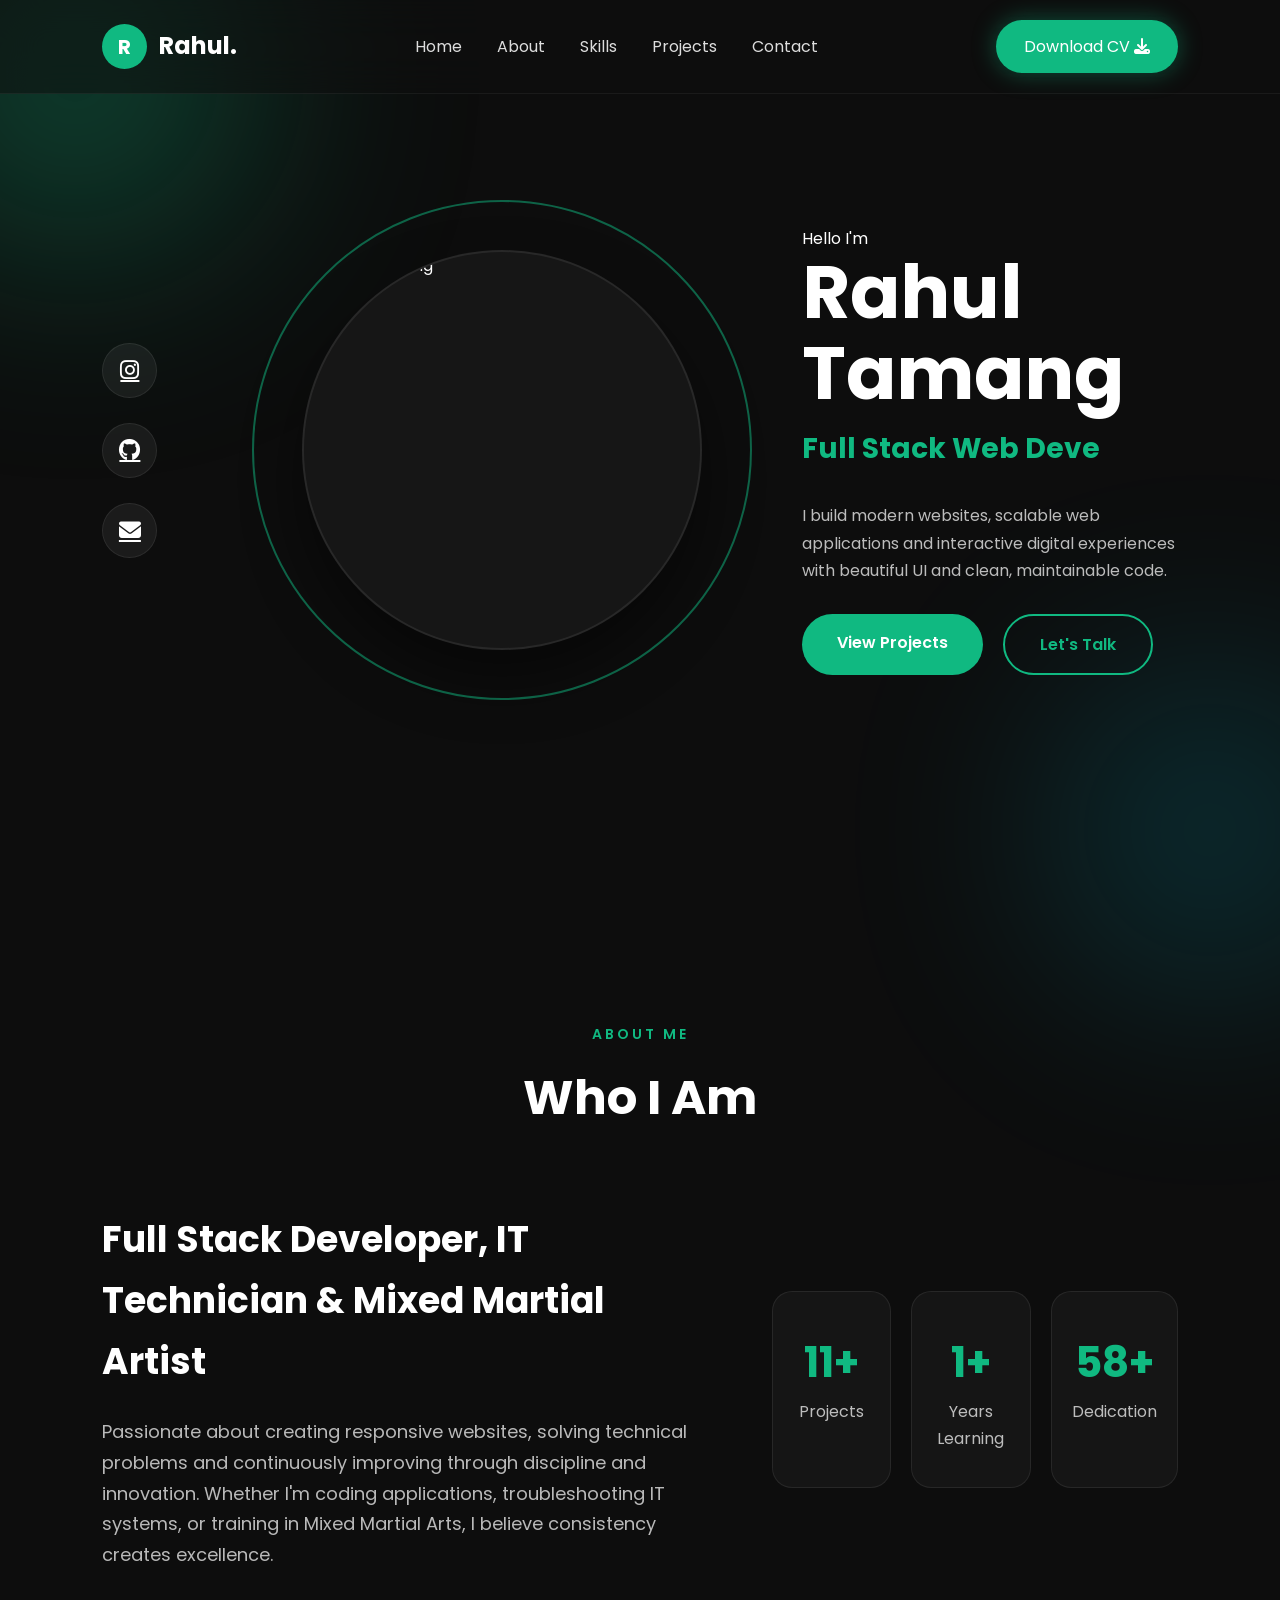
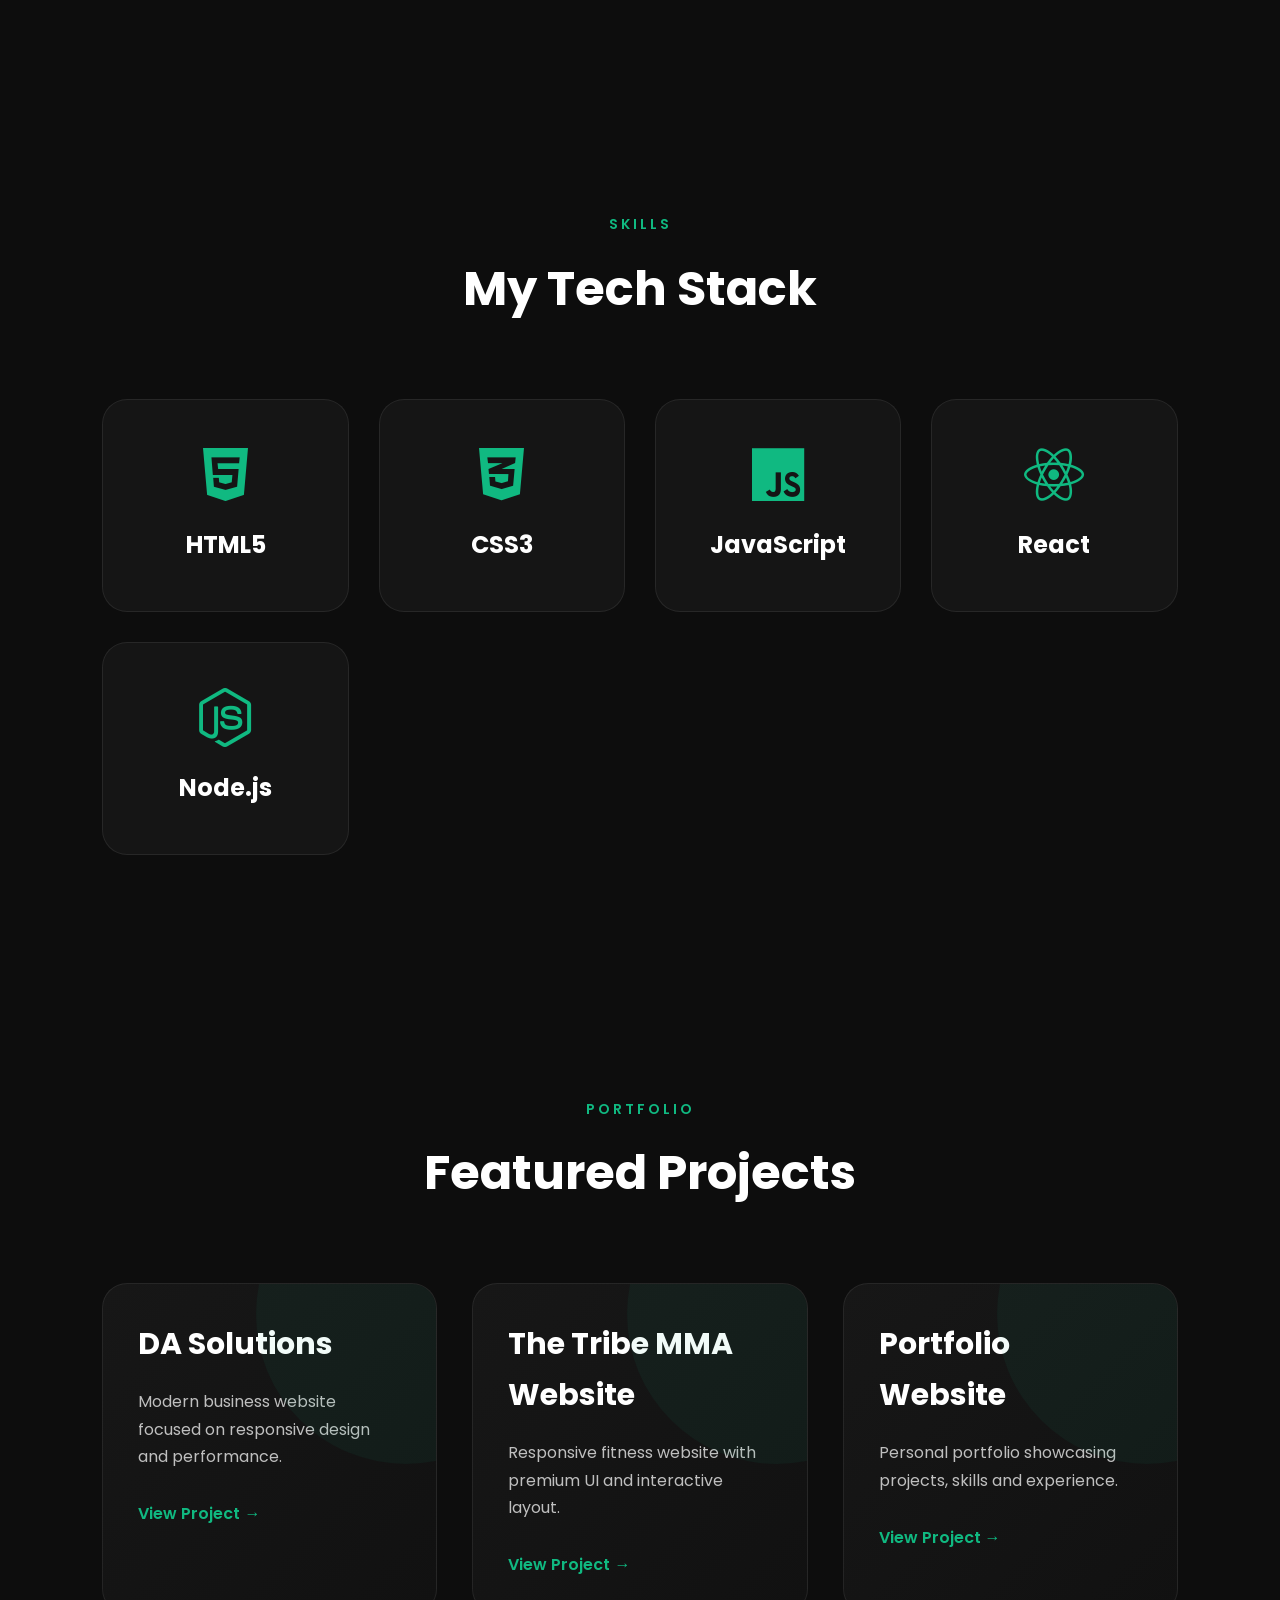
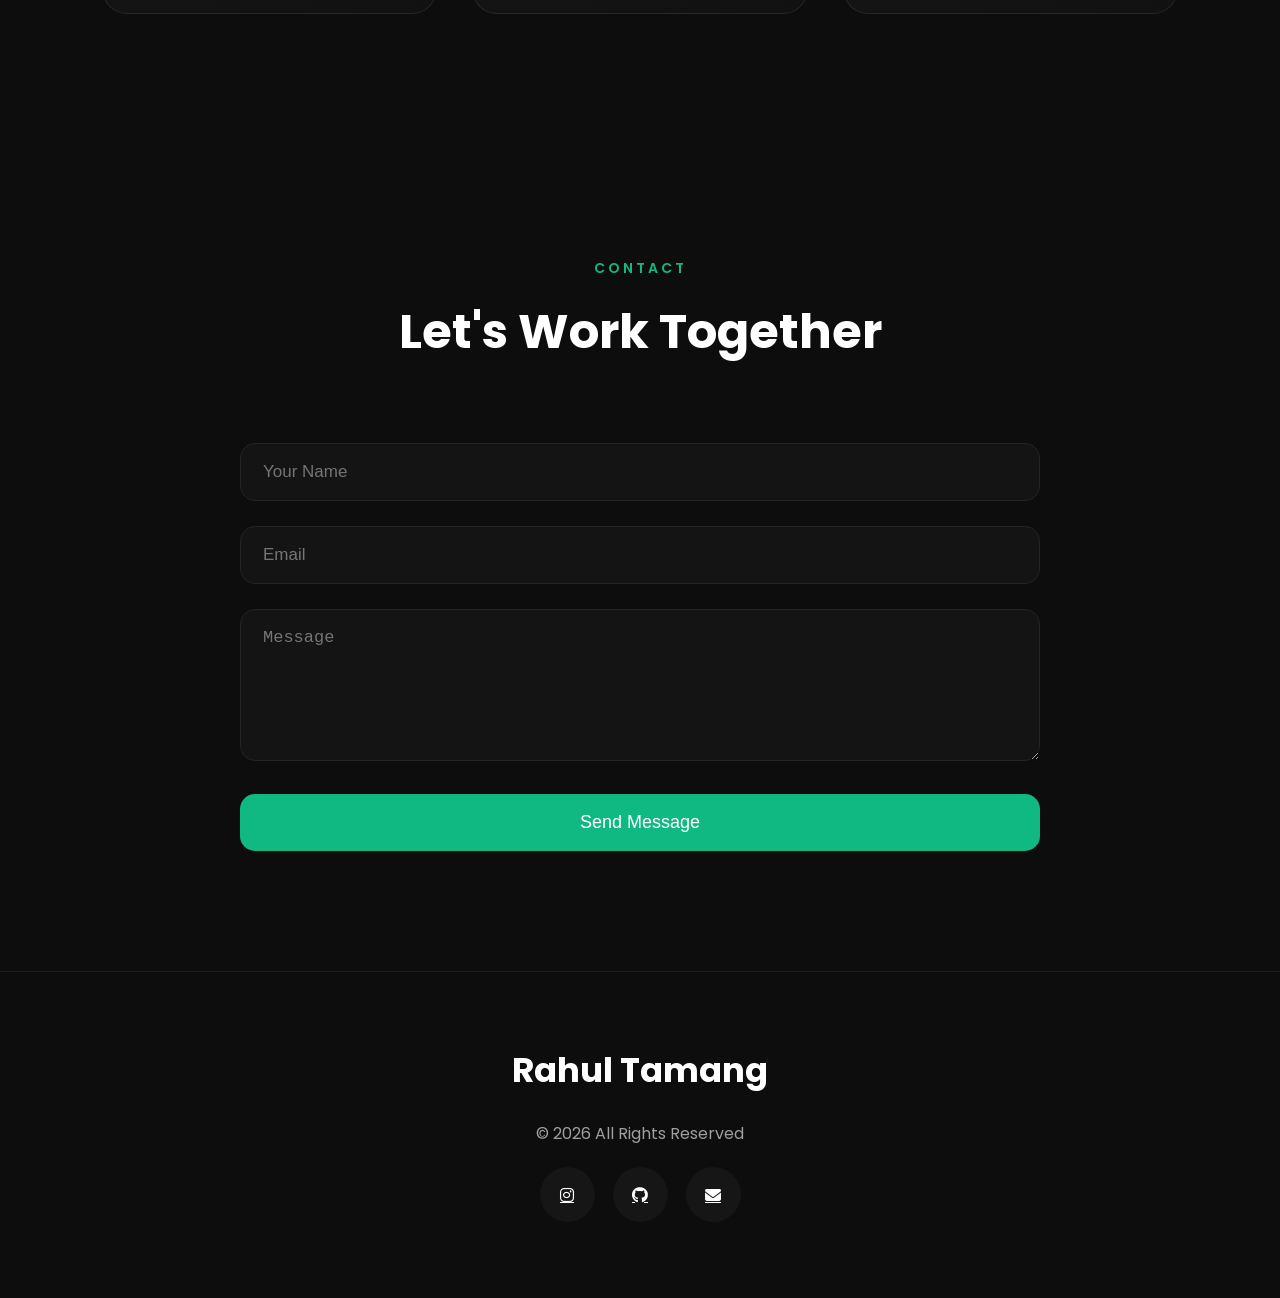
==== index.html @ f452a440 "Add files via upload" ====
<!DOCTYPE html>
<html lang="en">

<head>
    <meta charset="UTF-8">
    <meta name="viewport" content="width=device-width, initial-scale=1.0">

    <title>My Portfolio</title>

    <meta name="description"
        content="Portfolio of Rahul Tamang - Full Stack Web Developer, IT Technician and Mixed Martial Artist">

    <link rel="preconnect" href="https://fonts.googleapis.com">
    <link rel="preconnect" href="https://fonts.gstatic.com" crossorigin>

    <link
        href="https://fonts.googleapis.com/css2?family=Poppins:wght@300;400;500;600;700;800&display=swap"
        rel="stylesheet">

    <link rel="stylesheet"
        href="https://cdnjs.cloudflare.com/ajax/libs/font-awesome/6.5.2/css/all.min.css">

    <link rel="stylesheet" href="style.css">
</head>

<body>

    <!--========== Background Effects ==========-->

    <div class="blur blur1"></div>
    <div class="blur blur2"></div>

    <!--========== Header ==========-->

    <header>

        <div class="logo">

            <div class="logo-circle">
                R
            </div>

            <span>Rahul.</span>

        </div>

        <nav>

            <a href="#home">Home</a>

            <a href="#about">About</a>

            <a href="#skills">Skills</a>

            <a href="#projects">Projects</a>

            <a href="#contact">Contact</a>

        </nav>

        <a href="CV/Resume.pdf" class="btn" target="_blank">

            Download CV

            <i class="fa-solid fa-download"></i>

        </a>

    </header>

    <!--========== Hero ==========-->

    <section class="hero" id="home">

        <!-- Socials -->

        <div class="socials">

            <a href="https://instagram.com/impacrin" target="_blank">
                <i class="fab fa-instagram"></i>
            </a>

            <a href="https://github.com/PacrinCodes" target="_blank">
                <i class="fab fa-github"></i>
            </a>

            <a href="mailto:pacrincode@gmail.com">
                <i class="fa-solid fa-envelope"></i>
            </a>

        </div>

        <!-- Hero Image -->

        <div class="hero-image">

            <div class="image-box">

                <img src="profilepic.jpg" alt="Rahul Tamang">

            </div>

            <div class="orbit"></div>

        </div>

        <!-- Hero Text -->

        <div class="hero-content">

            <p>Hello I'm</p>

            <h1>Rahul Tamang</h1>

            <h2 class="typing"></h2>

            <p class="hero-description">

                I build modern websites, scalable web applications and
                interactive digital experiences with beautiful UI and clean,
                maintainable code.

            </p>

            <div class="hero-buttons">

                <a href="#projects" class="primary-btn">

                    View Projects

                </a>

                <a href="#contact" class="secondary-btn">

                    Let's Talk

                </a>

            </div>

        </div>

    </section>

    <!--========== About ==========-->

    <section class="about section" id="about">

        <div class="section-title">

            <span>About Me</span>

            <h2>Who I Am</h2>

        </div>

        <div class="about-content">

            <div class="about-text">

                <h3>

                    Full Stack Developer,
                    IT Technician &
                    Mixed Martial Artist

                </h3>

                <p>

                    Passionate about creating responsive websites,
                    solving technical problems and continuously
                    improving through discipline and innovation.

                    Whether I'm coding applications,
                    troubleshooting IT systems,
                    or training in Mixed Martial Arts,
                    I believe consistency creates excellence.

                </p>

            </div>

            <div class="stats">

                <div class="stat">

                    <h2>20+</h2>

                    <p>Projects</p>

                </div>

                <div class="stat">

                    <h2>2+</h2>

                    <p>Years Learning</p>

                </div>

                <div class="stat">

                    <h2>100%</h2>

                    <p>Dedication</p>

                </div>

            </div>

        </div>

    </section>

    <!--========== Skills ==========-->

    <section class="skills section" id="skills">

        <div class="section-title">

            <span>Skills</span>

            <h2>My Tech Stack</h2>

        </div>

        <div class="skills-grid">

            <div class="skill-card">
                <i class="fab fa-html5"></i>
                <h3>HTML5</h3>
            </div>

            <div class="skill-card">
                <i class="fab fa-css3-alt"></i>
                <h3>CSS3</h3>
            </div>

            <div class="skill-card">
                <i class="fab fa-js"></i>
                <h3>JavaScript</h3>
            </div>

            <div class="skill-card">
                <i class="fab fa-react"></i>
                <h3>React</h3>
            </div>

            <div class="skill-card">
                <i class="fab fa-node-js"></i>
                <h3>Node.js</h3>
            </div>

        </div>

    </section>

    <!--========== Projects ==========-->

    <section class="projects section" id="projects">

        <div class="section-title">

            <span>Portfolio</span>

            <h2>Featured Projects</h2>

        </div>

        <div class="project-grid">

            <div class="project-card">

                <h3>DA Solutions</h3>

                <p>

                    Modern business website focused on responsive
                    design and performance.

                </p>

                <a href="#">View Project →</a>

            </div>

            <div class="project-card">

                <h3>The Tribe MMA Website</h3>

                <p>

                    Responsive fitness website with premium UI
                    and interactive layout.

                </p>

                <a href="#">View Project →</a>

            </div>

            <div class="project-card">

                <h3>Portfolio Website</h3>

                <p>

                    Personal portfolio showcasing projects,
                    skills and experience.

                </p>

                <a href="#">View Project →</a>

            </div>

        </div>

    </section>

    <!--========== Contact ==========-->

    <section class="contact section" id="contact">

        <div class="section-title">

            <span>Contact</span>

            <h2>Let's Work Together</h2>

        </div>

        <form>

            <input type="text" placeholder="Your Name">

            <input type="email" placeholder="Email">

            <textarea rows="6"
                placeholder="Message"></textarea>

            <button>

                Send Message

            </button>

        </form>

    </section>

    <!--========== Footer ==========-->

    <footer>

        <h2>Rahul Tamang</h2>

        <p>

            © 2026 All Rights Reserved

        </p>

        <div class="footer-social">

            <a href="https://instagram.com/impacrin">
                <i class="fab fa-instagram"></i>
            </a>

            <a href="https://github.com/PacrinCodes">
                <i class="fab fa-github"></i>
            </a>

            <a href="mailto:pacrincode@gmail.com">
                <i class="fa-solid fa-envelope"></i>
            </a>

        </div>

    </footer>

    <script src="script.js"></script>

</body>

</html>
---- style.css ----
/* ==================================================
   GOOGLE FONT
================================================== */

@import url('https://fonts.googleapis.com/css2?family=Poppins:wght@300;400;500;600;700;800&display=swap');

/* ==================================================
   RESET
================================================== */

*{
    margin:0;
    padding:0;
    box-sizing:border-box;
    scroll-behavior:smooth;
}

html{
    scroll-behavior:smooth;
}

body{

    font-family:'Poppins',sans-serif;

    background:#0d0d0d;

    color:#fff;

    overflow-x:hidden;

    line-height:1.7;

}

/* ==================================================
   VARIABLES
================================================== */

:root{

    --primary:#10B981;

    --secondary:#16d89b;

    --dark:#0d0d0d;

    --card:#151515;

    --glass:rgba(255,255,255,.06);

    --border:rgba(255,255,255,.08);

    --shadow:0 20px 60px rgba(0,0,0,.35);

}

/* ==================================================
   SCROLLBAR
================================================== */

::-webkit-scrollbar{

    width:10px;

}

::-webkit-scrollbar-thumb{

    background:var(--primary);

    border-radius:30px;

}

::-webkit-scrollbar-track{

    background:#111;

}

/* ==================================================
   BACKGROUND GLOW
================================================== */

.blur{

    position:fixed;

    border-radius:50%;

    filter:blur(120px);

    z-index:-1;

}

.blur1{

    width:350px;
    height:350px;

    background:#10B981;

    top:-100px;
    left:-100px;

    opacity:.35;

}

.blur2{

    width:300px;
    height:300px;

    background:#00e0ff;

    right:-80px;
    bottom:-80px;

    opacity:.20;

}

/* ==================================================
   HEADER
================================================== */

header{

    width:100%;

    position:fixed;

    top:0;

    left:0;

    z-index:999;

    padding:20px 8%;

    display:flex;

    justify-content:space-between;

    align-items:center;

    backdrop-filter:blur(20px);

    background:rgba(15,15,15,.55);

    border-bottom:1px solid rgba(255,255,255,.05);

}

/* Logo */

.logo{

    display:flex;

    align-items:center;

    gap:12px;

}

.logo-circle{

    width:45px;

    height:45px;

    border-radius:50%;

    background:var(--primary);

    display:flex;

    align-items:center;

    justify-content:center;

    font-weight:700;

    color:white;

    font-size:20px;

}

.logo span{

    font-size:24px;

    font-weight:700;

}

/* NAVIGATION */

nav{

    display:flex;

    gap:35px;

}

nav a{

    text-decoration:none;

    color:#ddd;

    transition:.35s;

    position:relative;

}

nav a:hover{

    color:var(--primary);

}

nav a::after{

    content:"";

    position:absolute;

    left:0;

    bottom:-8px;

    width:0;

    height:2px;

    background:var(--primary);

    transition:.35s;

}

nav a:hover::after{

    width:100%;

}

/* CV Button */

.btn{

    text-decoration:none;

    color:#fff;

    background:var(--primary);

    padding:13px 28px;

    border-radius:50px;

    transition:.35s;

    box-shadow:0 0 25px rgba(16,185,129,.4);

}

.btn:hover{

    transform:translateY(-4px);

    background:#18d899;

}

/* ==================================================
   HERO
================================================== */

.hero{

    min-height:100vh;

    display:grid;

    grid-template-columns:100px 500px 1fr;

    align-items:center;

    padding:120px 8%;

    gap:50px;

}

/* SOCIAL */

.socials{

    display:flex;

    flex-direction:column;

    gap:25px;

}

.socials a{

    width:55px;

    height:55px;

    display:flex;

    justify-content:center;

    align-items:center;

    border-radius:50%;

    background:var(--glass);

    border:1px solid var(--border);

    color:white;

    font-size:22px;

    transition:.35s;

}

.socials a:hover{

    transform:translateX(8px);

    background:var(--primary);

}

/* HERO IMAGE */

.hero-image{

    position:relative;

    display:flex;

    justify-content:center;

    align-items:center;

}

.image-box{

    width:400px;

    height:400px;

    overflow:hidden;

    border-radius:50%;

    background:#161616;

    border:2px solid rgba(255,255,255,.08);

    box-shadow:0 30px 60px rgba(0,0,0,.45);

    display:flex;

    align-items:center;

    justify-content:center;

}

.image-box img{

    width:100%;

    height:100%;

    object-fit:cover;

    object-position:center;

}

/* Animated Orbit */

.orbit{

    position:absolute;

    width:500px;

    height:500px;

    border:2px solid rgba(16,185,129,.5);

    border-radius:50%;

    animation:spin 18s linear infinite;

}

@keyframes spin{

    from{

        transform:rotate(0deg);

    }

    to{

        transform:rotate(360deg);

    }

}

/* Rotating Text */

.circle-text{

    position:absolute;

    top:-40px;

    right:-20px;

    width:140px;

    height:140px;

    border-radius:50%;

    border:2px solid rgba(255,255,255,.08);

    display:flex;

    justify-content:center;

    align-items:center;

    backdrop-filter:blur(20px);

    animation:spin 12s linear infinite;

}

.circle-text span{

    font-size:12px;

    letter-spacing:3px;

    color:#ddd;

}

/* ==================================================
   HERO CONTENT
================================================== */

.hero-content h1{

    font-size:74px;

    line-height:1.1;

    margin-bottom:10px;

}

.hero-content h2{

    color:var(--primary);

    font-size:28px;

    min-height:42px;

}

.hero-description{

    margin:30px 0;

    max-width:600px;

    color:#bcbcbc;

}

.hero-buttons{

    display:flex;

    gap:20px;

}

.primary-btn,
.secondary-btn{

    text-decoration:none;

    padding:15px 35px;

    border-radius:50px;

    transition:.35s;

    font-weight:600;

}

.primary-btn{

    background:var(--primary);

    color:white;

}

.primary-btn:hover{

    transform:translateY(-4px);

    box-shadow:0 0 30px rgba(16,185,129,.5);

}

.secondary-btn{

    border:2px solid var(--primary);

    color:var(--primary);

}

.secondary-btn:hover{

    background:var(--primary);

    color:white;

}/*==================================================
SECTION
==================================================*/

.section{
    padding:120px 8%;
}

.section-title{
    text-align:center;
    margin-bottom:70px;
}

.section-title span{
    color:var(--primary);
    text-transform:uppercase;
    letter-spacing:3px;
    font-size:14px;
    font-weight:600;
}

.section-title h2{
    font-size:48px;
    margin-top:10px;
}

/*==================================================
ABOUT
==================================================*/

.about-content{

    display:grid;
    grid-template-columns:1.5fr 1fr;
    gap:60px;
    align-items:center;

}

.about-text h3{

    font-size:36px;
    margin-bottom:25px;

}

.about-text p{

    color:#b9b9b9;
    font-size:18px;

}

.stats{

    display:grid;
    grid-template-columns:repeat(3,1fr);
    gap:20px;

}

.stat{

    background:var(--card);
    border:1px solid var(--border);

    padding:35px 20px;

    border-radius:20px;

    text-align:center;

    transition:.35s;

}

.stat:hover{

    transform:translateY(-10px);

    border-color:var(--primary);

}

.stat h2{

    color:var(--primary);
    font-size:42px;

}

.stat p{

    color:#bdbdbd;

}

/*==================================================
SKILLS
==================================================*/

.skills-grid{

    display:grid;

    grid-template-columns:repeat(auto-fit,minmax(220px,1fr));

    gap:30px;

}

.skill-card{

    background:var(--card);

    border:1px solid var(--border);

    border-radius:25px;

    padding:45px;

    text-align:center;

    transition:.4s;

    cursor:pointer;

}

.skill-card:hover{

    transform:translateY(-12px);

    box-shadow:0 20px 40px rgba(16,185,129,.15);

    border-color:var(--primary);

}

.skill-card i{

    font-size:60px;

    color:var(--primary);

    margin-bottom:20px;

}

.skill-card h3{

    font-size:24px;

}

/*==================================================
PROJECTS
==================================================*/

.project-grid{

    display:grid;

    grid-template-columns:repeat(auto-fit,minmax(320px,1fr));

    gap:35px;

}

.project-card{

    position:relative;

    overflow:hidden;

    background:linear-gradient(135deg,#171717,#111);

    border-radius:25px;

    padding:35px;

    border:1px solid var(--border);

    transition:.4s;

}

.project-card::before{

    content:"";

    position:absolute;

    width:300px;
    height:300px;

    background:rgba(16,185,129,.06);

    border-radius:50%;

    top:-120px;
    right:-120px;

}

.project-card:hover{

    transform:translateY(-12px);

    border-color:var(--primary);

}

.project-card h3{

    font-size:30px;

    margin-bottom:18px;

}

.project-card p{

    color:#bfbfbf;

    margin-bottom:30px;

}

.project-card a{

    color:var(--primary);

    text-decoration:none;

    font-weight:600;

}

.project-card:hover a{

    letter-spacing:1px;

}

/*==================================================
CONTACT
==================================================*/

.contact form{

    max-width:800px;

    margin:auto;

}

.contact input,
.contact textarea{

    width:100%;

    padding:18px 22px;

    margin-bottom:25px;

    background:#141414;

    color:white;

    border:1px solid #252525;

    border-radius:15px;

    font-size:17px;

    outline:none;

    transition:.3s;

}

.contact input:focus,
.contact textarea:focus{

    border-color:var(--primary);

}

.contact button{

    width:100%;

    padding:18px;

    border:none;

    background:var(--primary);

    color:white;

    border-radius:15px;

    cursor:pointer;

    font-size:18px;

    transition:.3s;

}

.contact button:hover{

    background:#18d899;

    transform:translateY(-3px);

}

/*==================================================
FOOTER
==================================================*/

footer{

    padding:70px 8%;

    text-align:center;

    border-top:1px solid rgba(255,255,255,.08);

}

footer h2{

    font-size:34px;

}

footer p{

    margin:20px 0;

    color:#9f9f9f;

}

.footer-social{

    display:flex;

    justify-content:center;

    gap:18px;

}

.footer-social a{

    width:55px;
    height:55px;

    display:flex;

    justify-content:center;
    align-items:center;

    border-radius:50%;

    background:#161616;

    color:white;

    transition:.3s;

}

.footer-social a:hover{

    background:var(--primary);

    transform:translateY(-6px);

}

/*==================================================
ANIMATIONS
==================================================*/

@keyframes float{

    0%{

        transform:translateY(0);

    }

    50%{

        transform:translateY(-15px);

    }

    100%{

        transform:translateY(0);

    }

}

.image-box{

    animation:float 6s ease-in-out infinite;

}

.skill-card,
.project-card,
.stat{

    transition:.4s;

}

/*==================================================
RESPONSIVE
==================================================*/

@media(max-width:1100px){

.hero{

grid-template-columns:1fr;
text-align:center;

}

.socials{

flex-direction:row;

justify-content:center;

margin-bottom:30px;

}

.hero-image{

order:2;

margin:40px auto;

}

.hero-content{

order:3;

}

.hero-buttons{

justify-content:center;

}

.about-content{

grid-template-columns:1fr;

}

.stats{

margin-top:40px;

}

header{

padding:20px 5%;

}

nav{

display:none;

}

}

@media(max-width:768px){

.hero-content h1{

font-size:52px;

}

.hero-content h2{

font-size:22px;

}

.image-box{

width:300px;

height:300px;

}

.orbit{

width:360px;
height:360px;

}

.circle-text{

width:110px;
height:110px;

font-size:10px;

}

.section{

padding:90px 6%;

}

.section-title h2{

font-size:34px;

}

.about-text h3{

font-size:28px;

}

.stats{

grid-template-columns:1fr;

}

}

@media(max-width:500px){

.hero{

padding-top:150px;

}

.hero-content h1{

font-size:42px;

}

.hero-buttons{

flex-direction:column;

}

.primary-btn,
.secondary-btn{

width:100%;

text-align:center;

}

.image-box{

width:250px;
height:250px;

}

.orbit{

display:none;

}

.socials{

gap:15px;

}

.socials a{

width:48px;
height:48px;

}

}
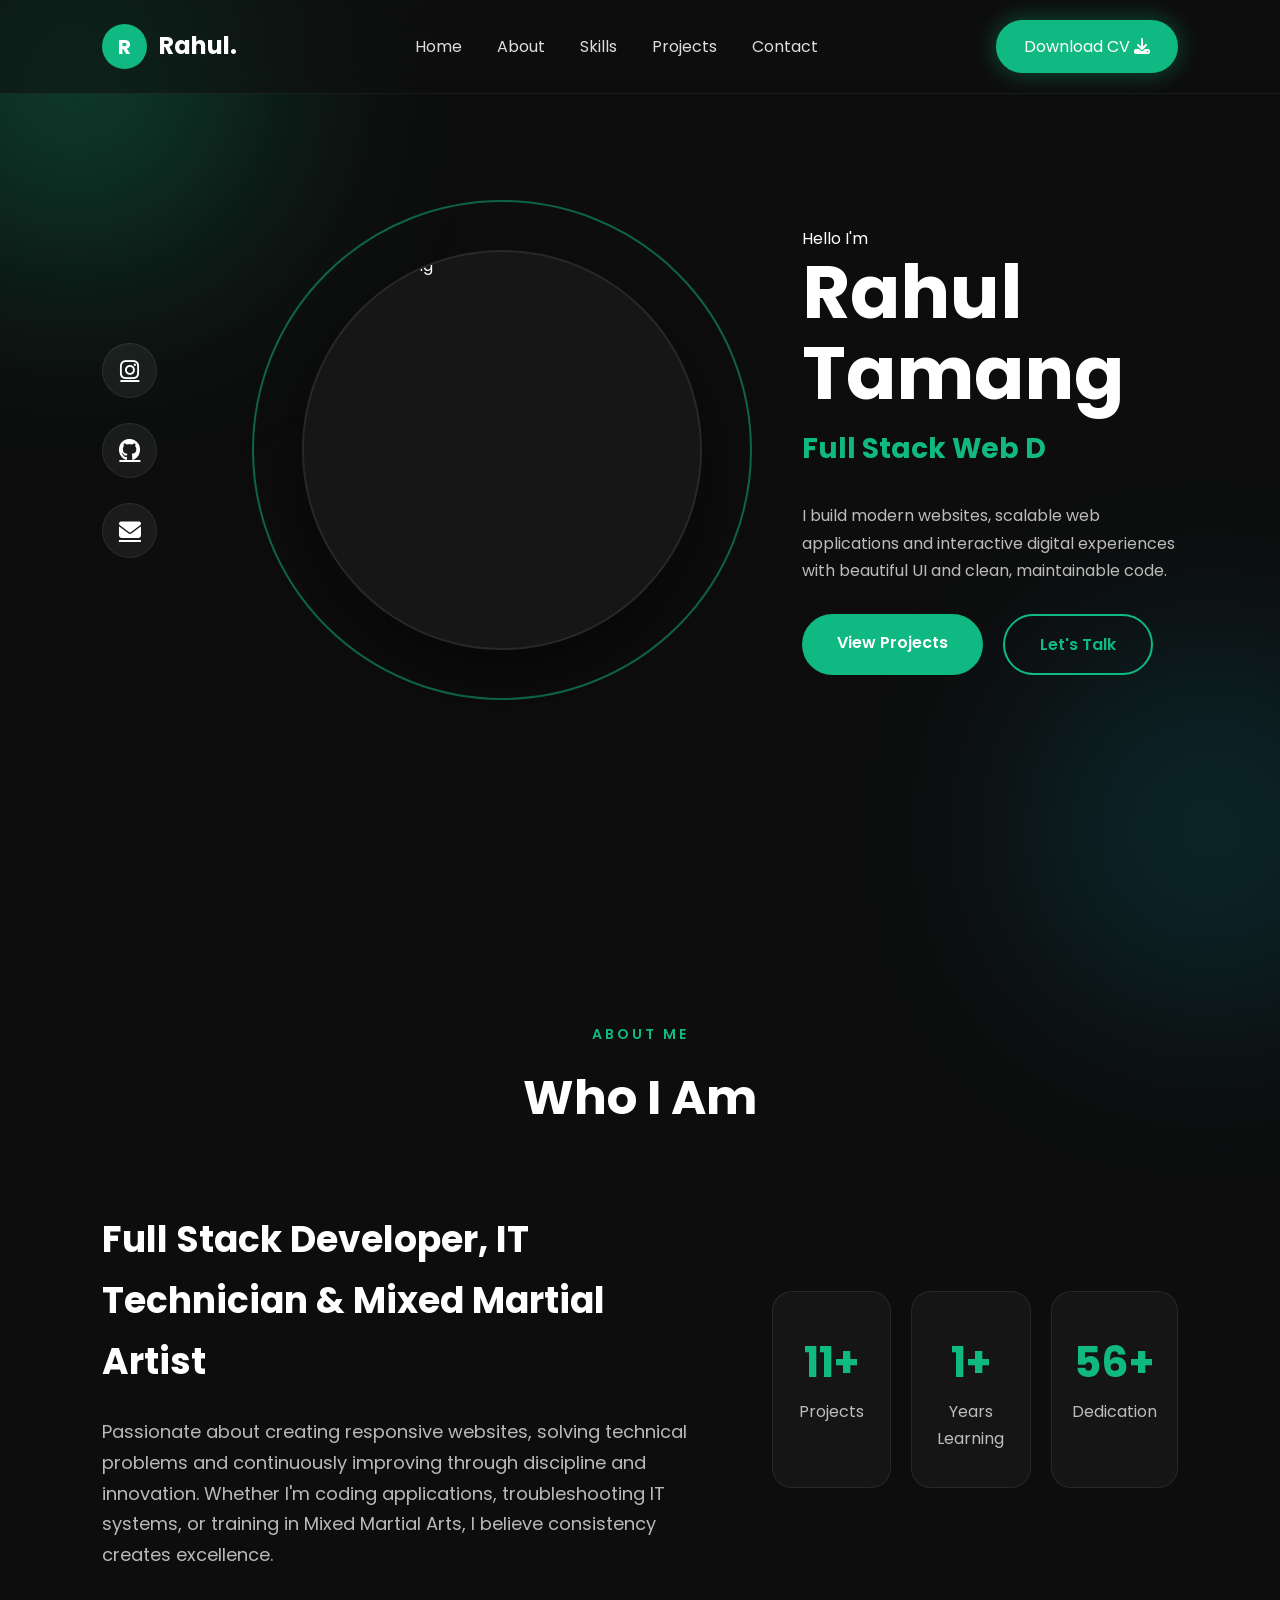
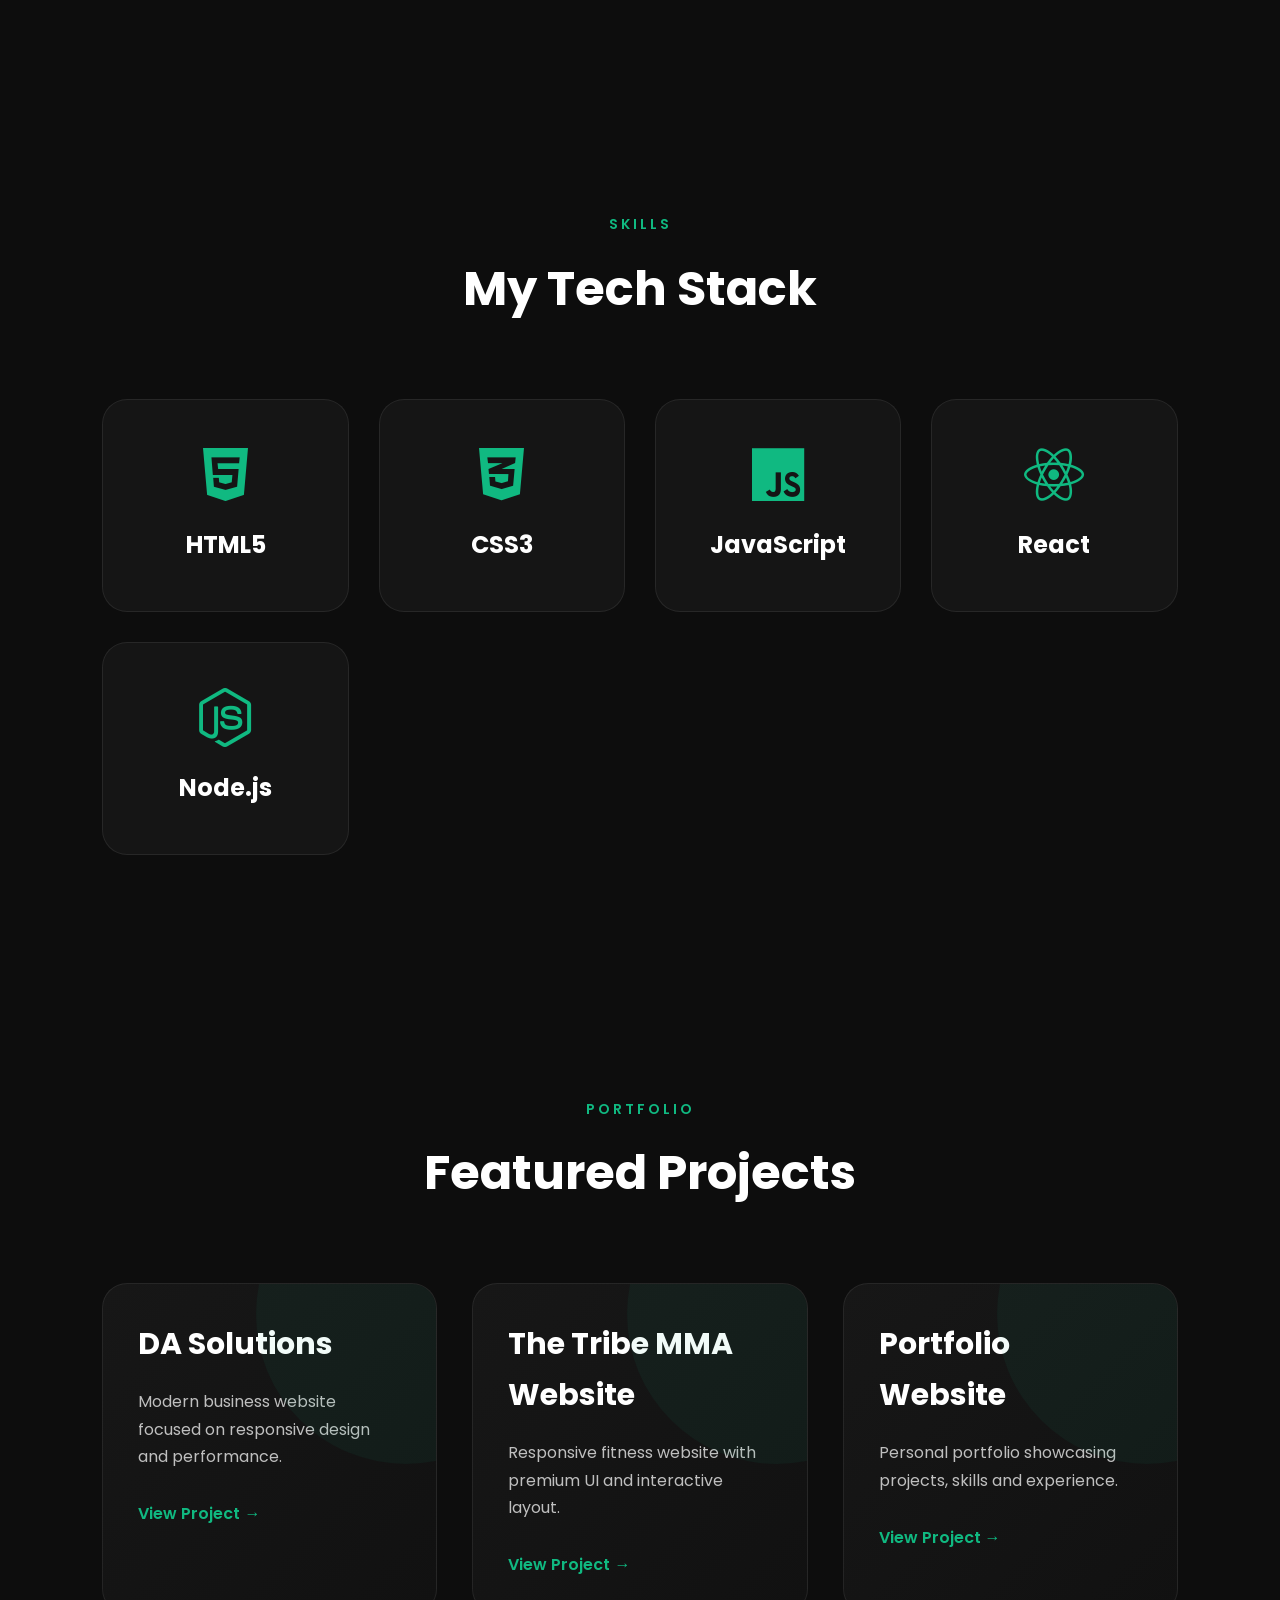
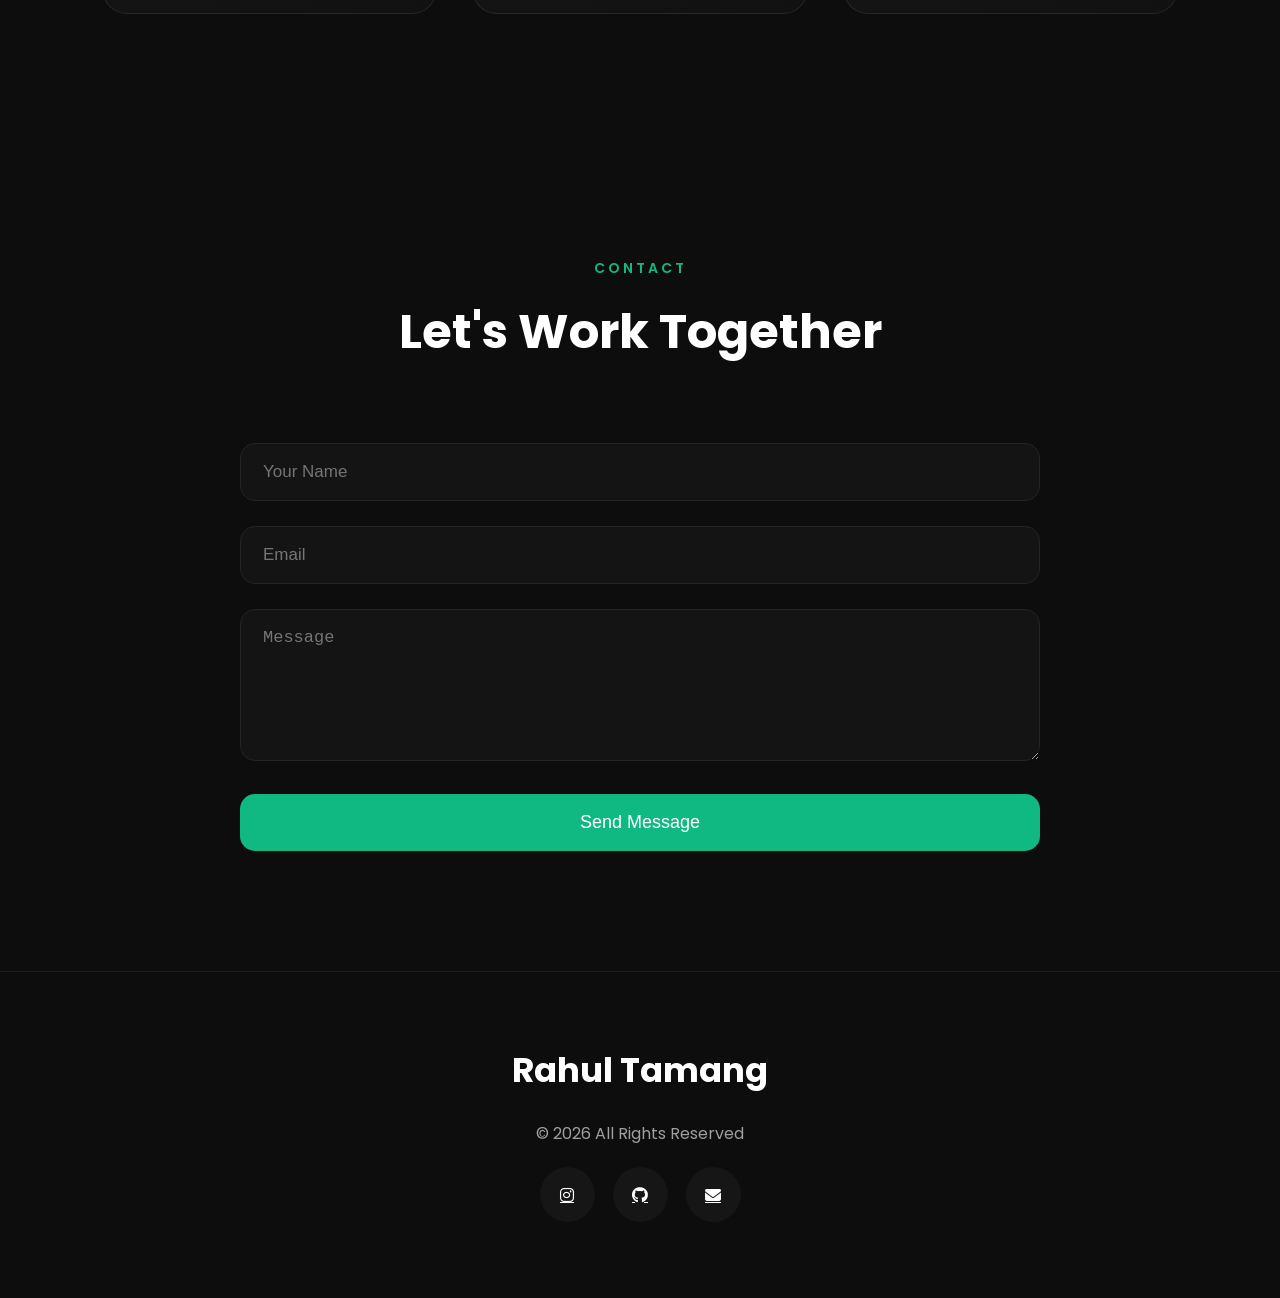
==== commit c4a467ec: "Fix HTML formatting and structure Profile Picture" ====
--- a/index.html
+++ b/index.html
@@ -96,7 +96,7 @@
 
             <div class="image-box">
 
-                <img src="profilepic.jpg" alt="Rahul Tamang">
+                 <img src="ProfilePic.jpg" alt="Rahul Tamang">
 
             </div>
 
@@ -384,4 +384,4 @@
 
 </body>
 
-</html>+</html>
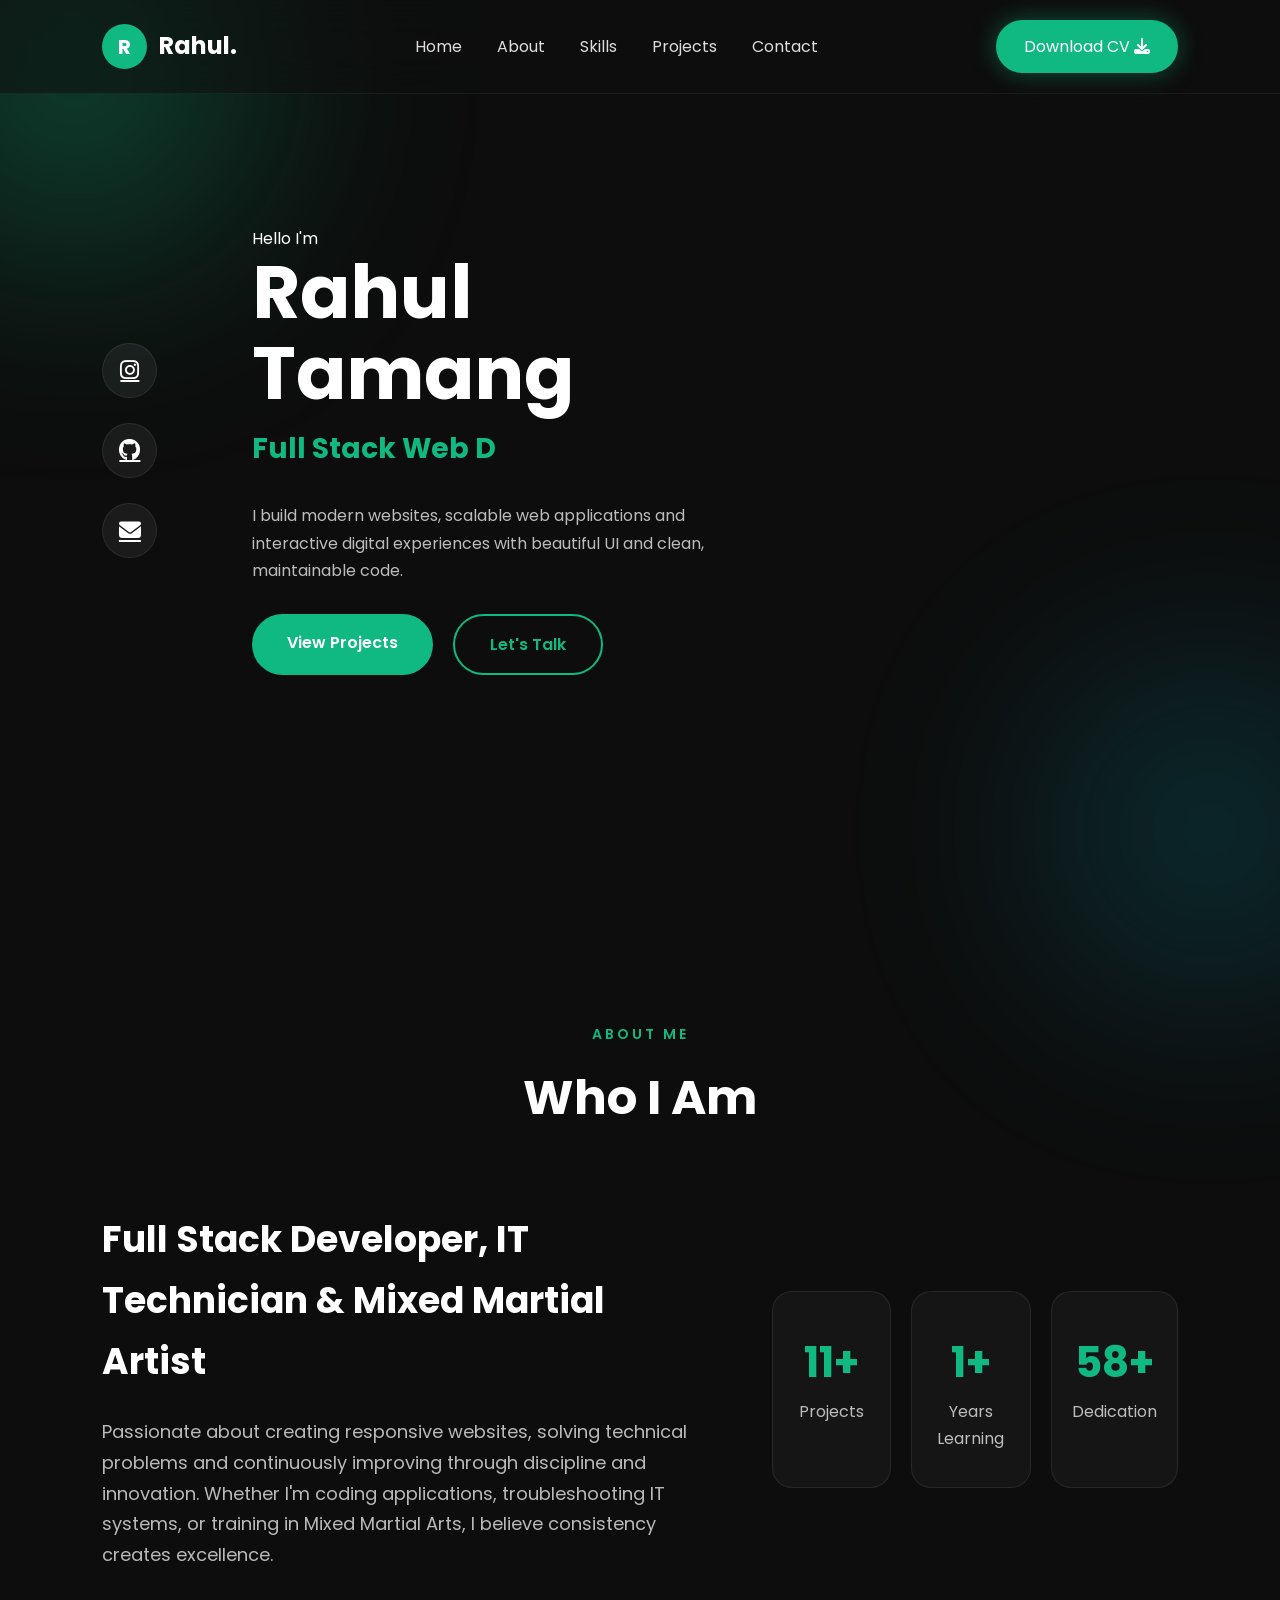
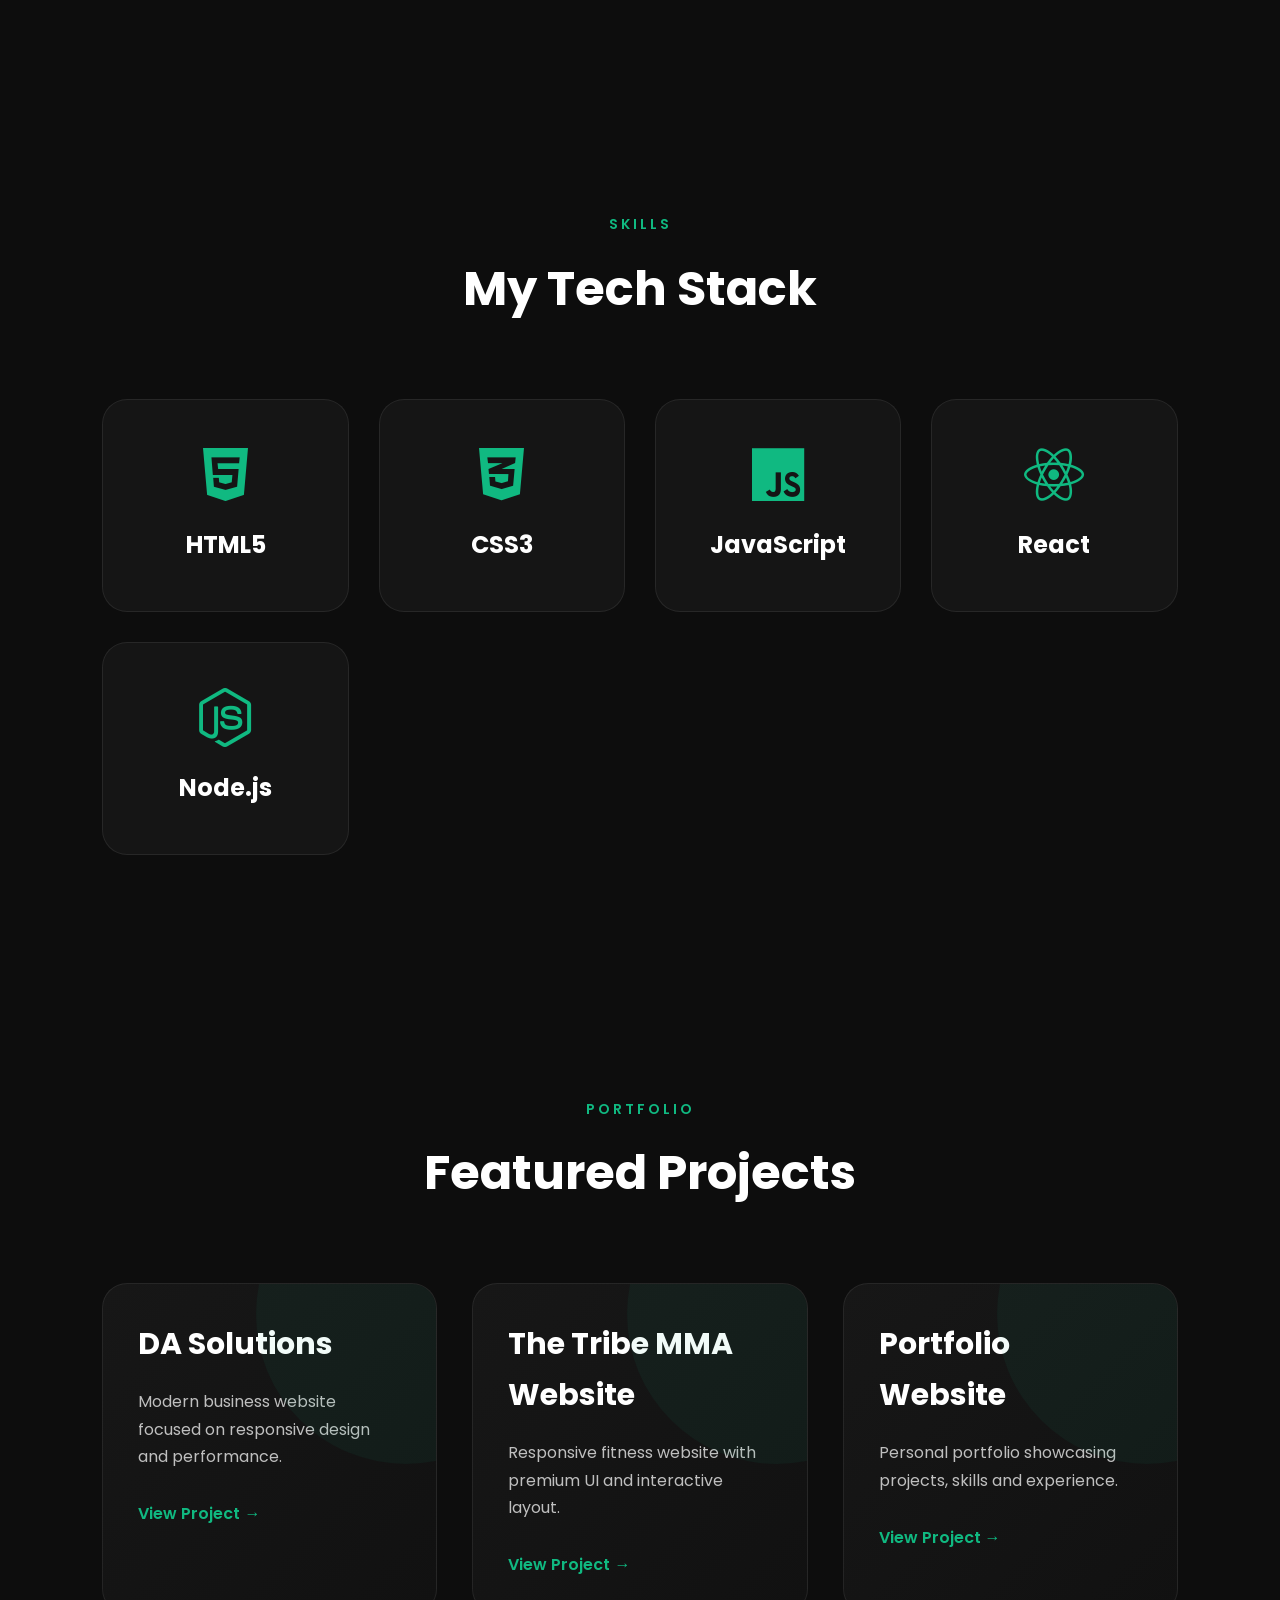
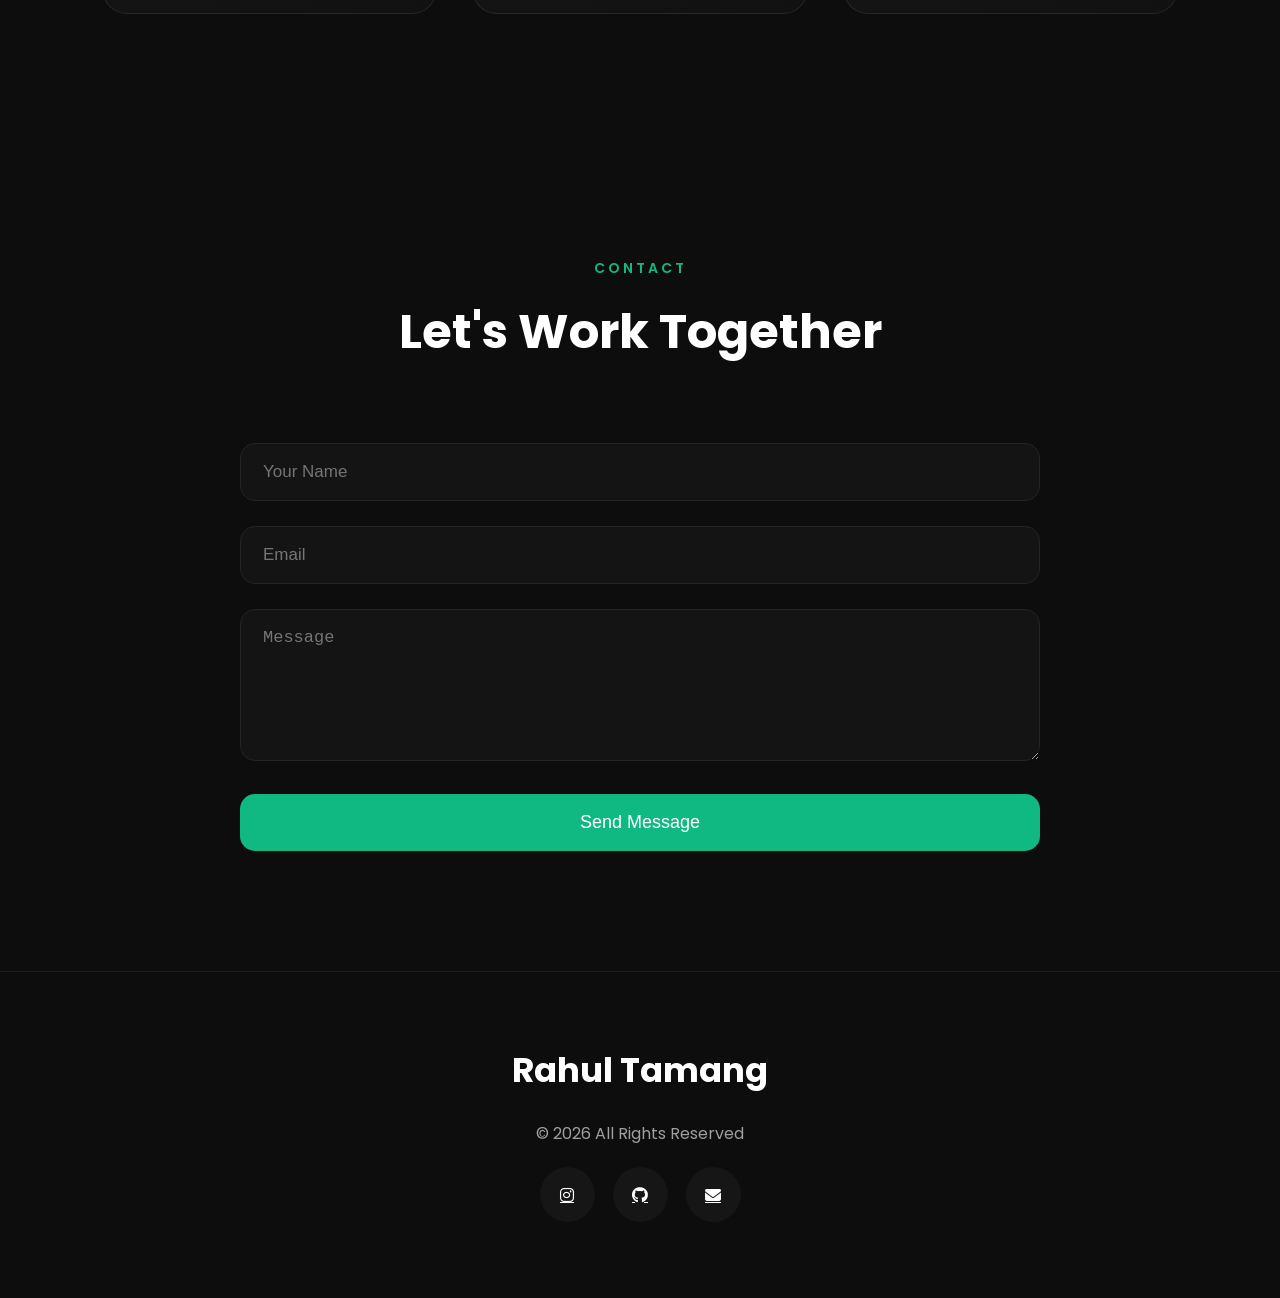
==== commit 3d2e9e56: "Update index.html" ====
--- a/index.html
+++ b/index.html
@@ -87,20 +87,6 @@
             <a href="mailto:pacrincode@gmail.com">
                 <i class="fa-solid fa-envelope"></i>
             </a>
-
-        </div>
-
-        <!-- Hero Image -->
-
-        <div class="hero-image">
-
-            <div class="image-box">
-
-                 <img src="ProfilePic.jpg" alt="Rahul Tamang">
-
-            </div>
-
-            <div class="orbit"></div>
 
         </div>
 
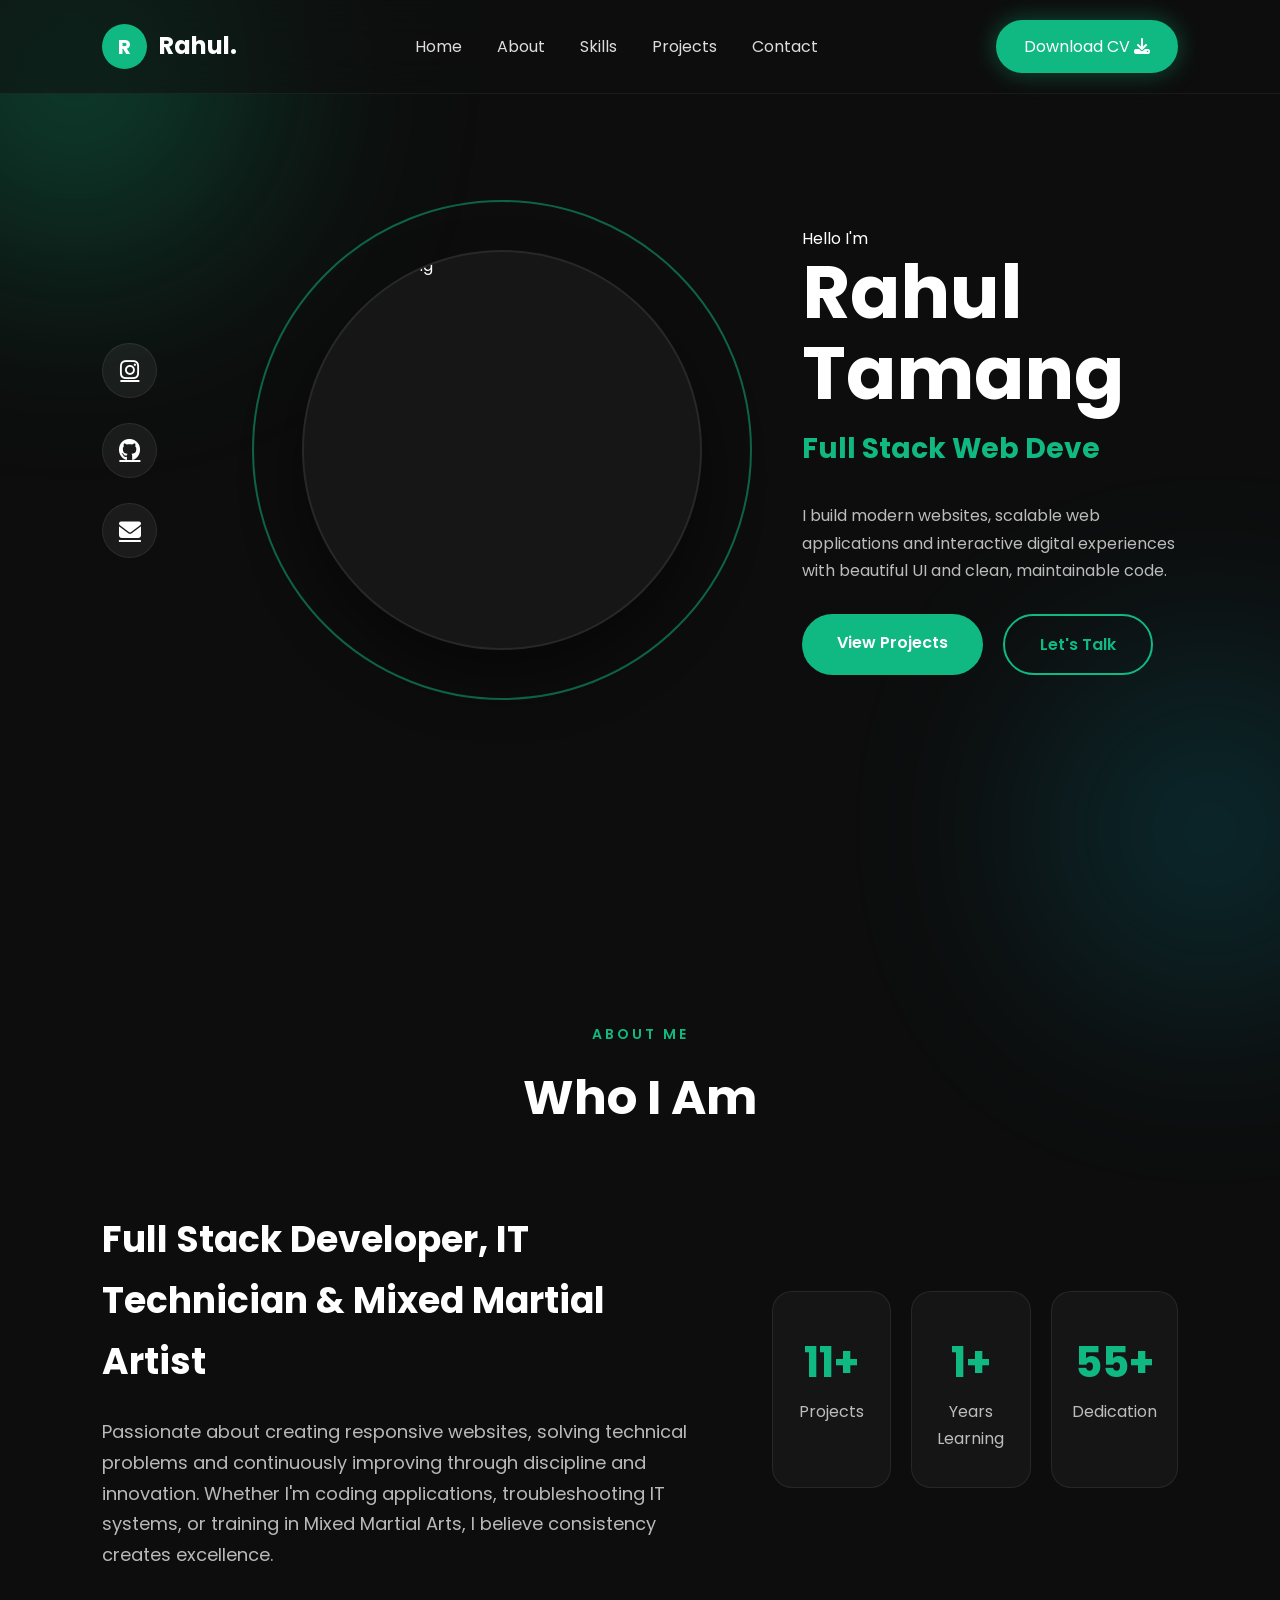
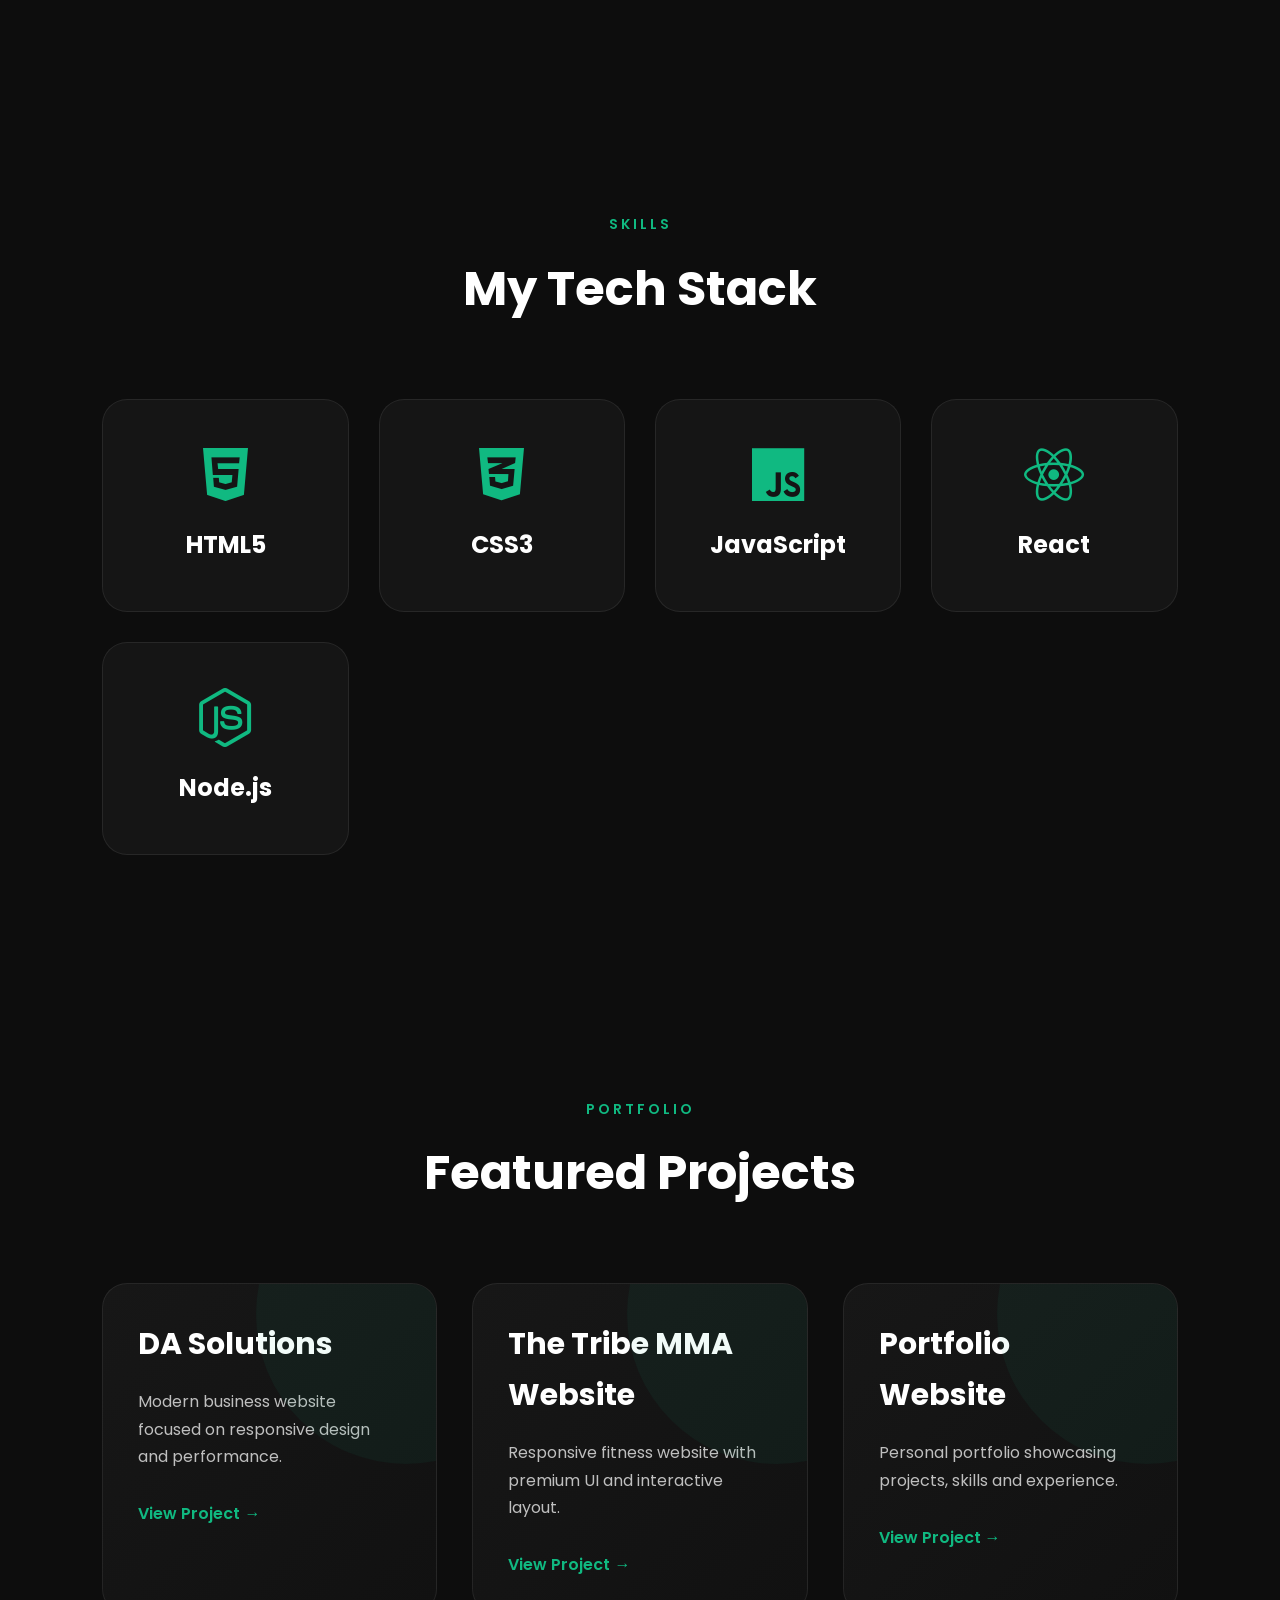
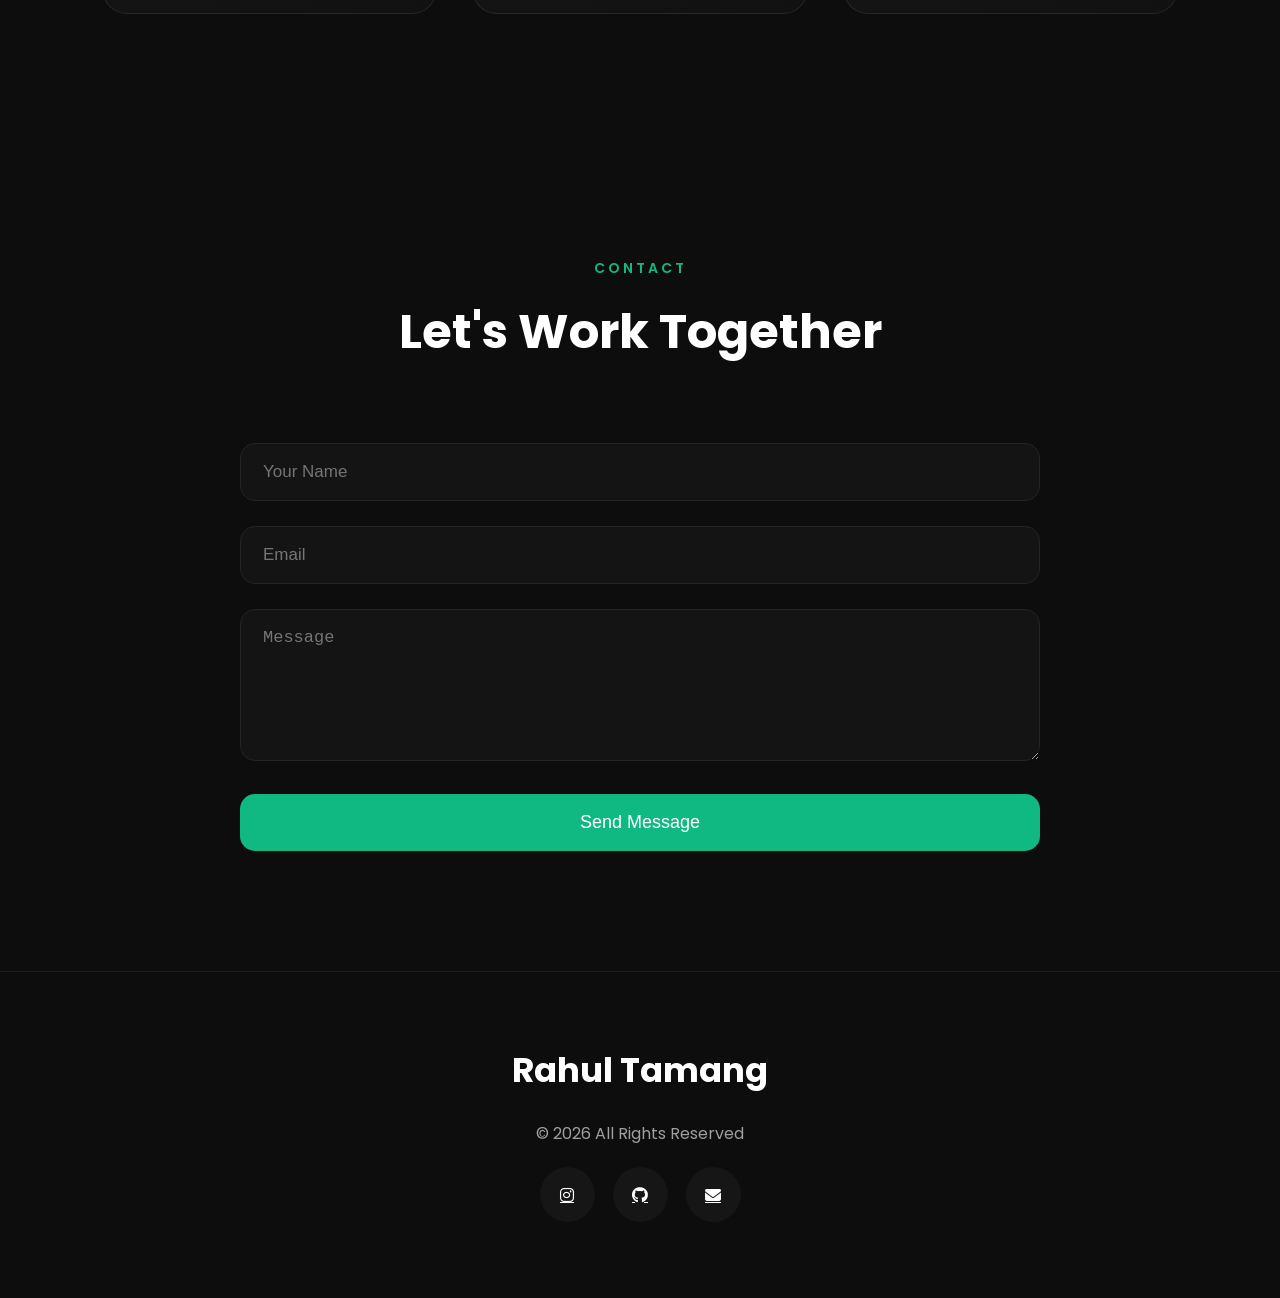
==== commit 1eda8cc3: "Update index.html" ====
--- a/index.html
+++ b/index.html
@@ -87,6 +87,20 @@
             <a href="mailto:pacrincode@gmail.com">
                 <i class="fa-solid fa-envelope"></i>
             </a>
+
+        </div>
+
+        <!-- Hero Image -->
+
+        <div class="hero-image">
+
+            <div class="image-box">
+
+                 <img src="ProfilePic.jpg" alt="Rahul Tamang">
+
+            </div>
+
+            <div class="orbit"></div>
 
         </div>
 
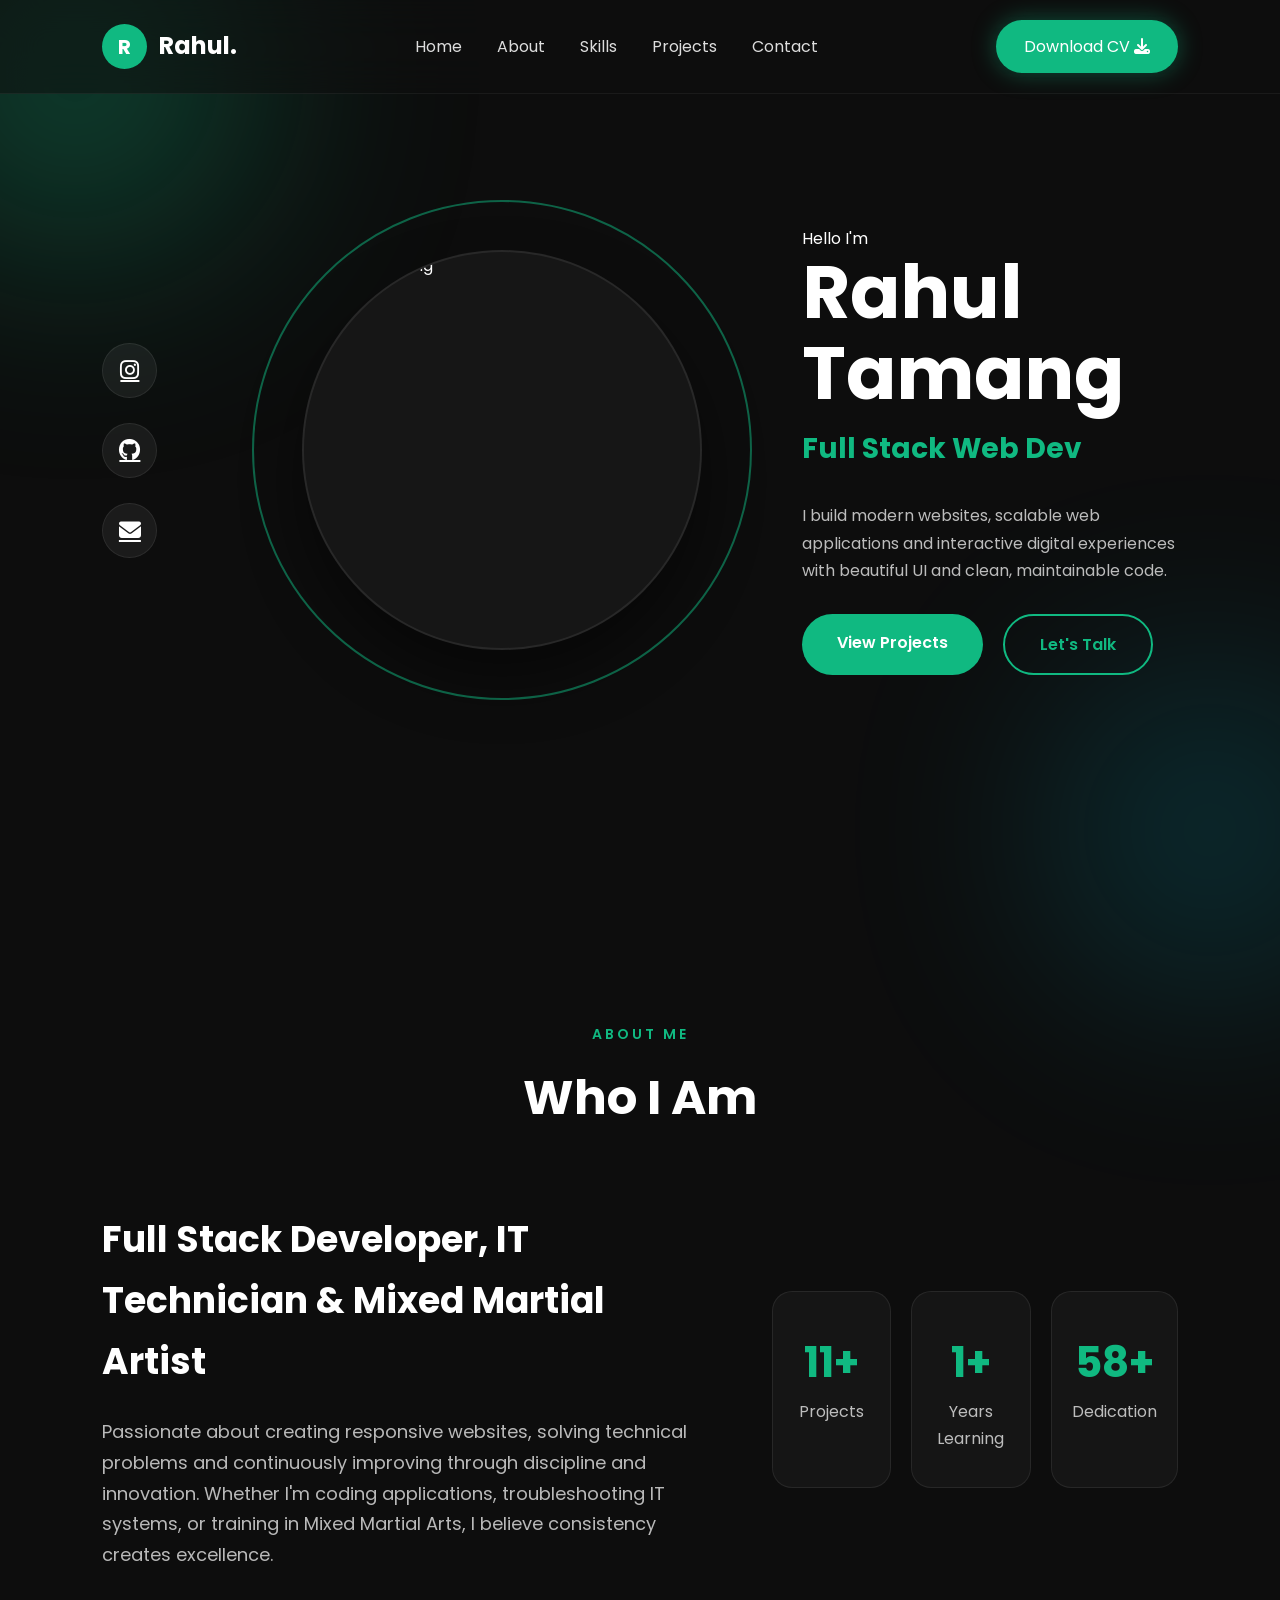
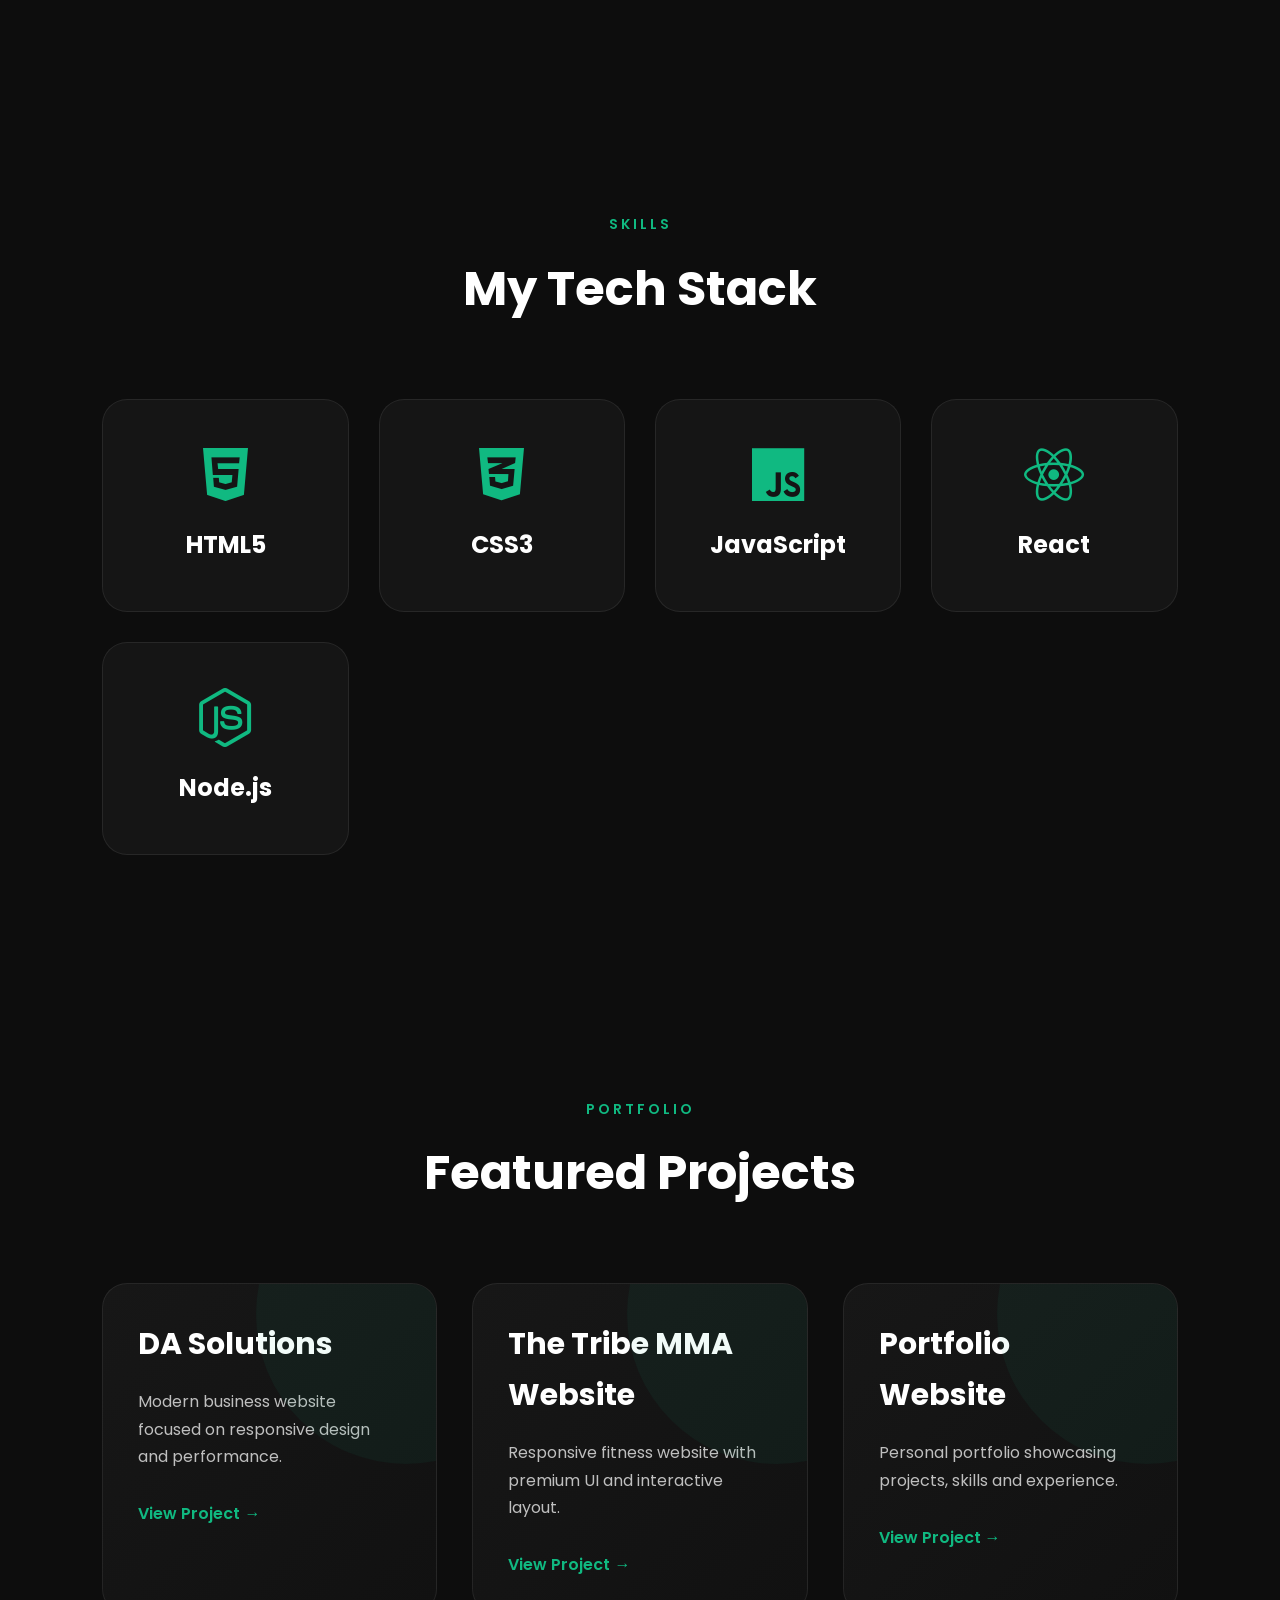
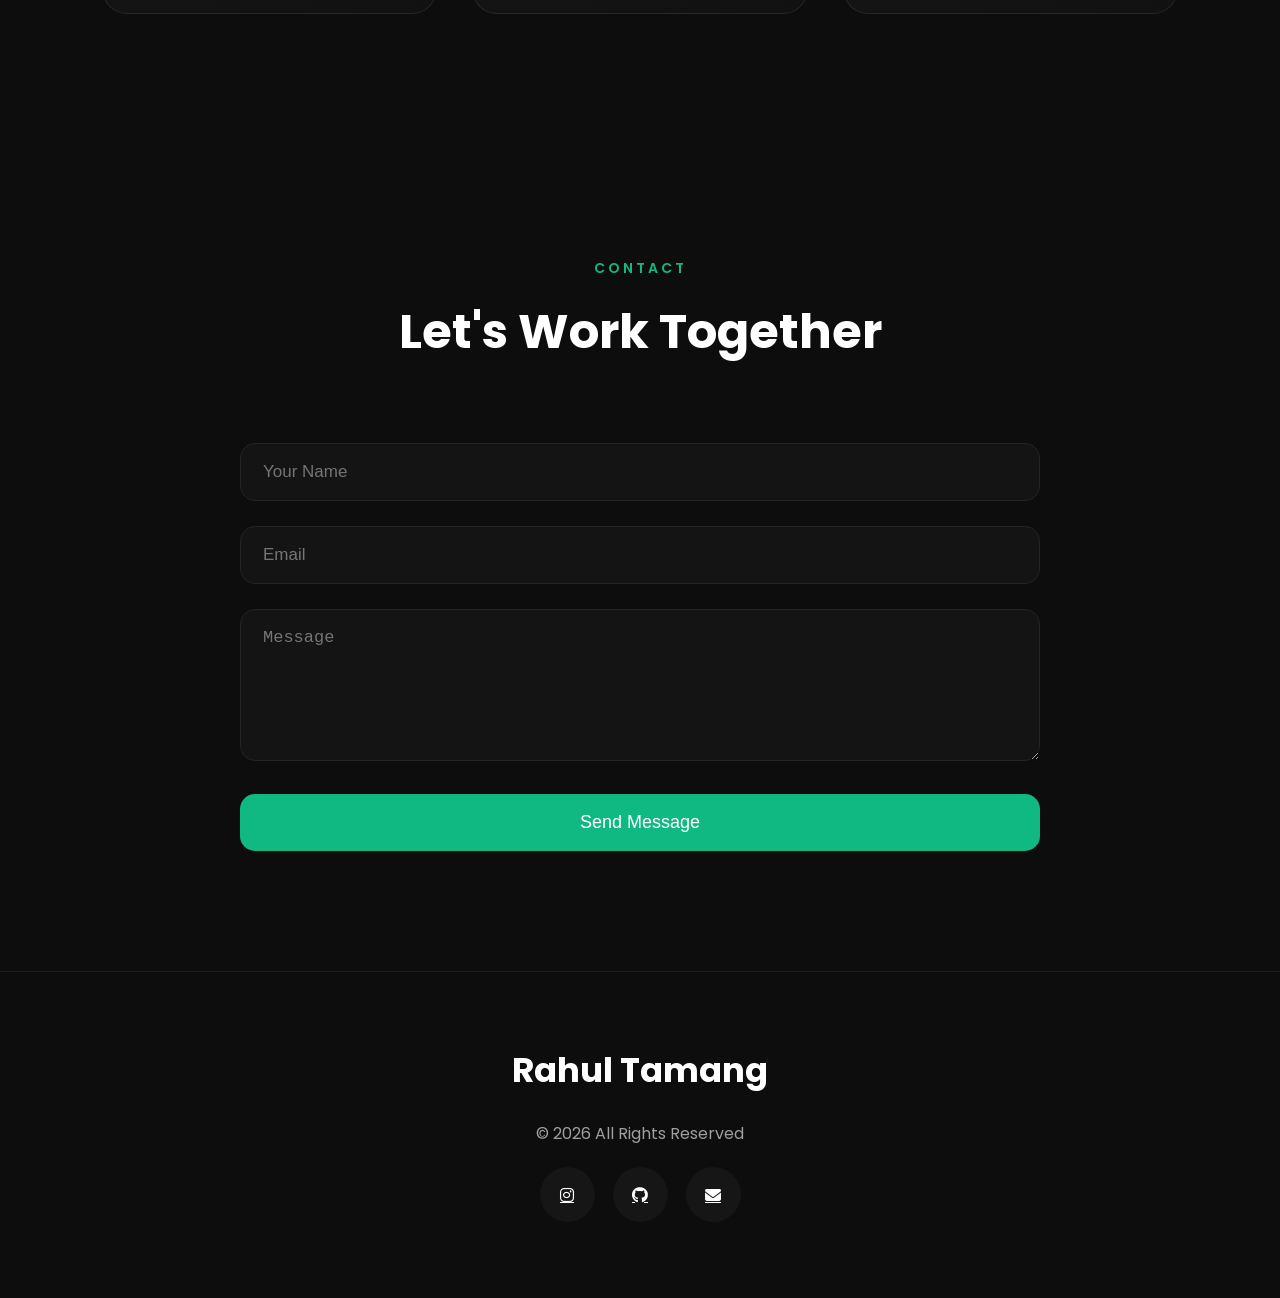
==== commit 313f0b4d: "Update index.html" ====
--- a/index.html
+++ b/index.html
@@ -96,7 +96,7 @@
 
             <div class="image-box">
 
-                 <img src="ProfilePic.jpg" alt="Rahul Tamang">
+                 <img src="./ProfilePic.jpg" alt="Rahul Tamang">
 
             </div>
 
